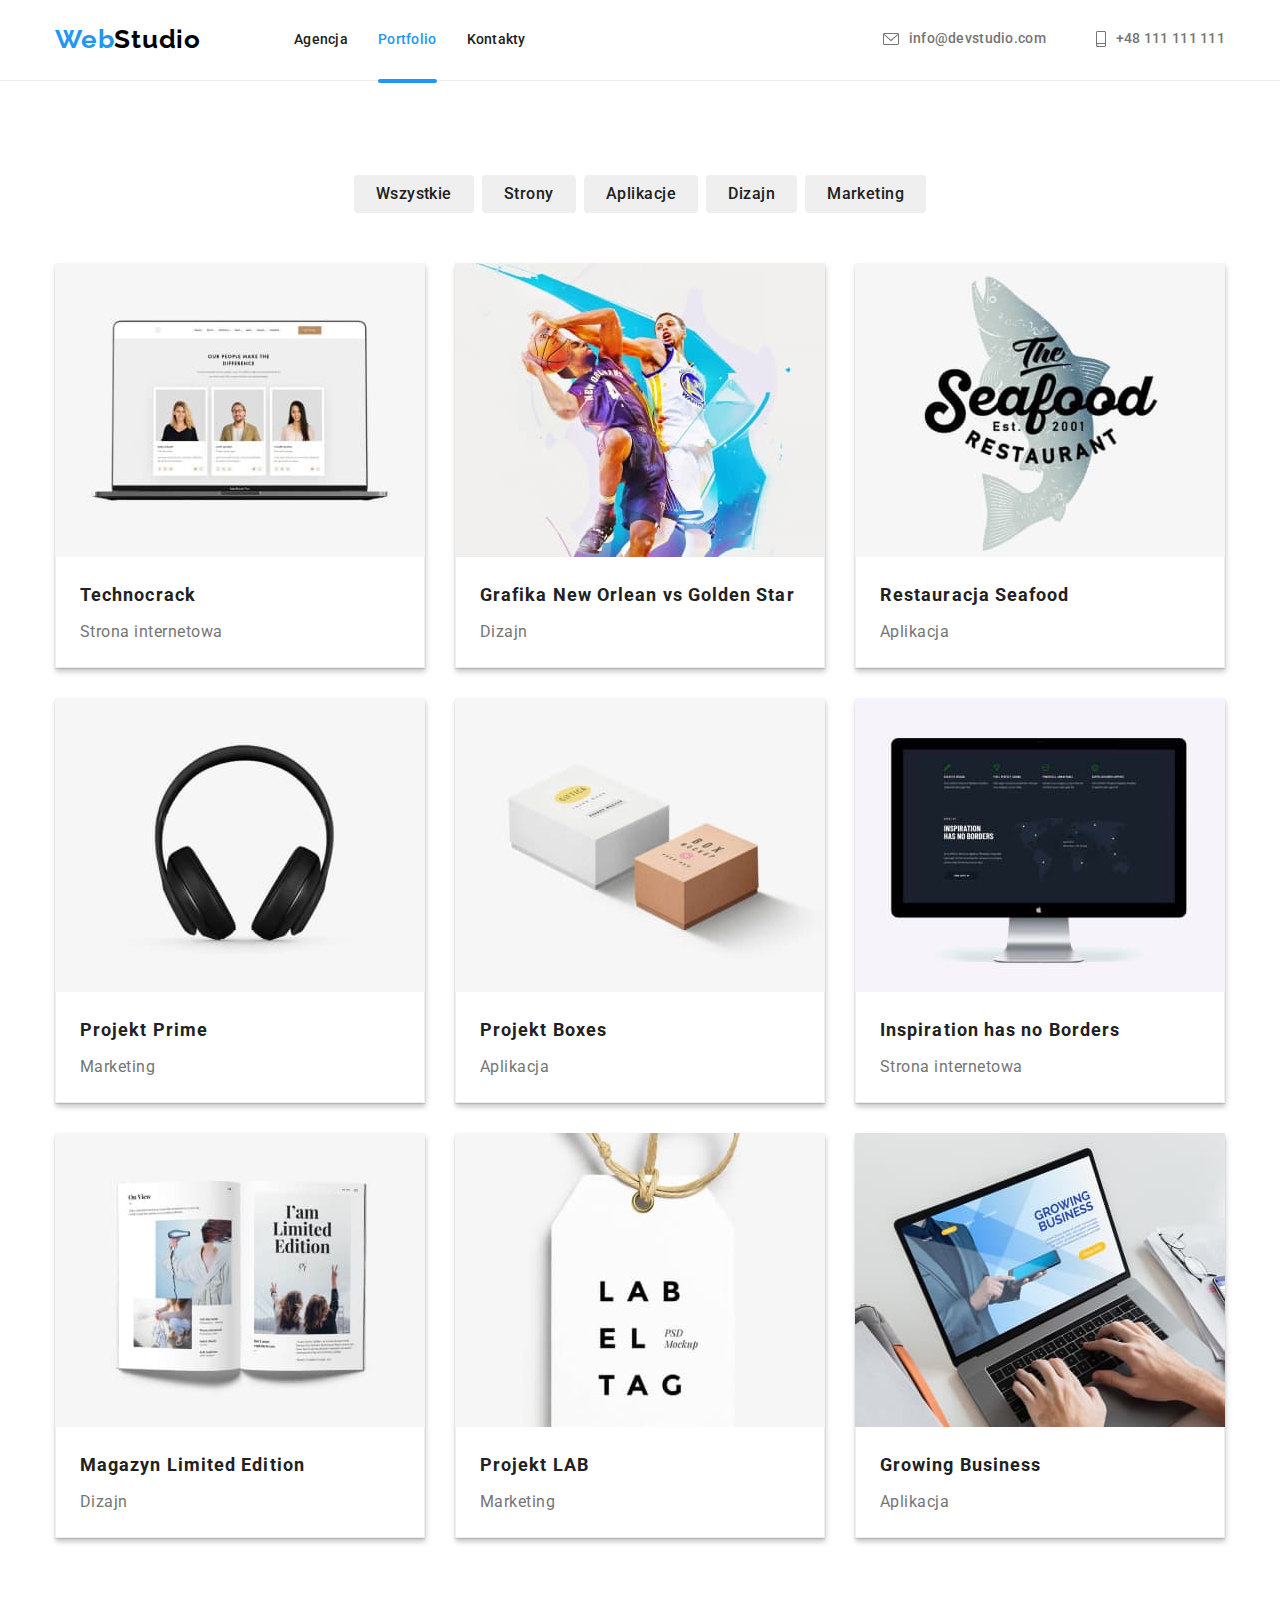
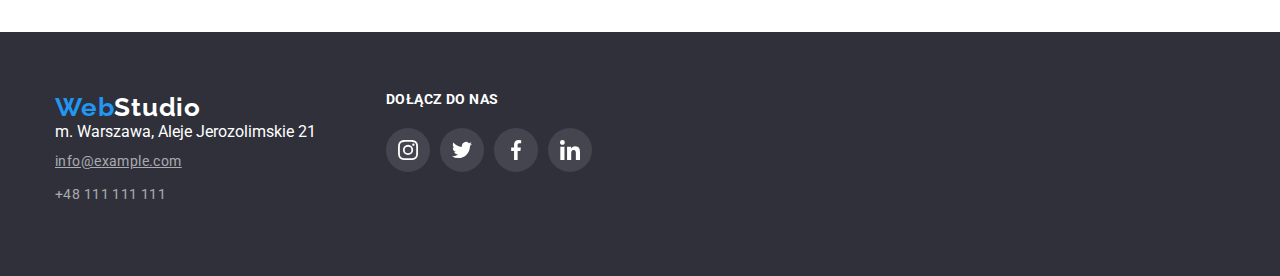
==== portfolio.html @ 8cc09365 "the beginning of homework 6" ====
<!DOCTYPE html>
<html lang="pl">
    <head>
        <meta charset="utf-8" />
        <title>Portfolio</title>
        <link
            rel="stylesheet"
            href="https://cdnjs.cloudflare.com/ajax/libs/modern-normalize/1.0.0/modern-normalize.min.css"
        />
        <link rel="stylesheet" href="./css/styles.css" />
        <link rel="preconnect" href="https://fonts.googleapis.com" />
        <link rel="preconnect" href="https://fonts.gstatic.com" crossorigin />
        <link
            href="https://fonts.googleapis.com/css2?family=Raleway:wght@700&family=Roboto:wght@400;500;700;900&display=swap"
            rel="stylesheet"
        />
    </head>
    <body>
        <header class="page-header">
            <div class="container header">
                <nav>
                    <a href="index.html"
                        >Web<span class="studio-black">Studio</span></a
                    >
                    <ul class="nav-list">
                        <li><a href="#">Agencja</a></li>
                        <li>
                            <a class="nav-link active-link" href="portfolio.html"
                                >Portfolio</a
                            >
                        </li>
                        <li><a href="#">Kontakty</a></li>
                    </ul>
                </nav>
                <aside class="contacts">
                    <div class="mail">
                    <a href="mailto:info@devstudio.com"><svg class="envelope-icon" width="16" height="12">
                        <use href="./images/icons.svg#message"></use>
                    </svg>info@devstudio.com</a>
                    
                    </div>
                    <div class="tel">
                    <a href="tel:48111111111"><svg class="smartphone-icon" width="10" height="16">
                        <use href="./images/icons.svg#phone"></use>
                        </svg>+48 111 111 111</a>
                    </div>
                </aside>
            </div>
        </header>
        <main>
            <div class="container buttons">
                <ul class="button-list">
                    <li><button type="button">Wszystkie</button></li>
                    <li><button type="button">Strony</button></li>
                    <li><button type="button">Aplikacje</button></li>
                    <li><button type="button">Dizajn</button></li>
                    <li><button type="button">Marketing</button></li>
                </ul>
            </div>
            <section class="section-portfolio">
                <div class="container list">
                    <ul class="project-list">
                        <li class="project-list-item">
                            <figure class="figure-item">
                                <div class="slide-box"><img
                                    class="image"
                                    src="images/three-people.jpg"
                                    alt="photos of three people"
                                    width="370"
                                    height="294"
                                /><div class="box-overlay">Technocrack jest popularną platformą wykorzystywaną do rozpowszechniania koronawirusa. Firmy wykorzystują tę platformę do celów szpiegowskich i ataków na niezabezpieczone serwery konkurencji</div>
                            </div>
                                <figcaption class="figcaption-item">
                                    <h3>Technocrack</h3>
                                    <span>Strona internetowa</span>
                                </figcaption>
                            </figure>
                        </li>
                        <li class="project-list-item">
                            <figure>
                                <div class="slide-box">
                                <img class="image"
                                    src="images/basketballers.jpg"
                                    alt="basketball players in action"
                                    width="370"
                                    height="294"
                                /><div class="box-overlay">Technocrack jest popularną platformą wykorzystywaną do rozpowszechniania koronawirusa. Firmy wykorzystują tę platformę do celów szpiegowskich i ataków na niezabezpieczone serwery konkurencji</div>
                            </div>
                                <figcaption class="figcaption-item">
                                    <h3>Grafika New Orlean vs Golden Star</h3>
                                    <span>Dizajn</span>
                                </figcaption>
                            </figure>
                        </li>

                        <li class="project-list-item">
                            <figure>
                                <div class="slide-box">
                                <img class="image"
                                    src="images/seafood-restaurant.jpg"
                                    alt="a logo of the seafood restaurant "
                                    width="370"
                                    height="294"
                                /><div class="box-overlay">Technocrack jest popularną platformą wykorzystywaną do rozpowszechniania koronawirusa. Firmy wykorzystują tę platformę do celów szpiegowskich i ataków na niezabezpieczone serwery konkurencji</div>
                            </div>
                                <figcaption class="figcaption-item" >
                                    <h3>Restauracja Seafood</h3>
                                    <span>Aplikacja</span>
                                </figcaption>
                            </figure>
                        </li>
                        <li class="project-list-item">
                            <figure>
                                <div class="slide-box">
                                <img class="image"
                                    src="images/headphones.jpg"
                                    alt="a photo of the headphones"
                                    width="370"
                                    height="294"
                                /><div class="box-overlay">Technocrack jest popularną platformą wykorzystywaną do rozpowszechniania koronawirusa. Firmy wykorzystują tę platformę do celów szpiegowskich i ataków na niezabezpieczone serwery konkurencji</div>
                            </div>
                                <figcaption class="figcaption-item"">
                                    <h3>Projekt Prime</h3>
                                    <span>Marketing</span>
                                </figcaption>
                            </figure>
                        </li>
                        <li class="project-list-item">
                            <figure>
                                <div class="slide-box">
                                <img class="image"
                                    src="images/boxes.jpg"
                                    alt="a photo of two different boxes"
                                    width="370"
                                    height="294"
                                /><div class="box-overlay">Technocrack jest popularną platformą wykorzystywaną do rozpowszechniania koronawirusa. Firmy wykorzystują tę platformę do celów szpiegowskich i ataków na niezabezpieczone serwery konkurencji</div>
                            </div>
                                <figcaption class="figcaption-item">
                                    <h3>Projekt Boxes</h3>
                                    <span>Aplikacja</span>
                                </figcaption>
                            </figure>
                        </li>
                        <li class="project-list-item">
                            <figure>
                                <div class="slide-box">
                                <img class="image"
                                    src="images/screen.jpg"
                                    alt="a photo of a screen"
                                    width="370"
                                    height="294"
                                /><div class="box-overlay">Technocrack jest popularną platformą wykorzystywaną do rozpowszechniania koronawirusa. Firmy wykorzystują tę platformę do celów szpiegowskich i ataków na niezabezpieczone serwery konkurencji</div>
                            </div>
                                <figcaption class="figcaption-item"">
                                    <h3>Inspiration has no Borders</h3>
                                    <span>Strona internetowa</span>
                                </figcaption>
                            </figure>
                        </li>
                        <li class="project-list-item">
                            <figure>
                                <div class="slide-box">
                                <img class="image"
                                    src="images/book.jpg"
                                    alt="a photo of a book"
                                    width="370"
                                    height="294"
                                /><div class="box-overlay">Technocrack jest popularną platformą wykorzystywaną do rozpowszechniania koronawirusa. Firmy wykorzystują tę platformę do celów szpiegowskich i ataków na niezabezpieczone serwery konkurencji</div>
                            </div>
                                <figcaption class="figcaption-item">
                                    <h3>Magazyn Limited Edition</h3>
                                    <span>Dizajn</span>
                                </figcaption>
                            </figure>
                        </li>
                        <li class="project-list-item">
                            <figure>
                                <div class="slide-box">
                                <img class="image"
                                    src="images/label.jpg"
                                    alt="a photo of a label tag"
                                    width="370"
                                    height="294"
                                /><div class="box-overlay">Technocrack jest popularną platformą wykorzystywaną do rozpowszechniania koronawirusa. Firmy wykorzystują tę platformę do celów szpiegowskich i ataków na niezabezpieczone serwery konkurencji</div>
                            </div>
                                <figcaption class="figcaption-item" >
                                    <h3>Projekt LAB</h3>
                                    <span>Marketing</span>
                                </figcaption>
                            </figure>
                        </li>
                        <li class="project-list-item">
                            <figure>
                                <div class="slide-box">
                                <img class="image"
                                    src="images/notebook.jpg"
                                    alt="a photo of a notebook"
                                    width="370"
                                    height="294"
                                /><div class="box-overlay">Technocrack jest popularną platformą wykorzystywaną do rozpowszechniania koronawirusa. Firmy wykorzystują tę platformę do celów szpiegowskich i ataków na niezabezpieczone serwery konkurencji</div>
                            </div>
                                <figcaption class="figcaption-item" >
                                    <h3>Growing Business</h3>
                                    <span>Aplikacja</span>
                                </figcaption>
                            </figure>
                        </li>
                    </ul>
                </div>
            </section>
        </main>
        <footer class="footer-wrapper">
    
            <div class="container footer">
                <div class="two-elements">
           <div> <a class="logo" href="index.html"
                >Web<span class="studio-white">Studio</span></a
            >
            <address class="company-info">
                <span>m. Warszawa, Aleje Jerozolimskie 21</span>
                <div class="second-contacts">
                    <a href="info@example.com"><span>info@example.com</span></a>
                    <a href="+48111111111">+48 111 111 111</a></div>
                </div>
                <div>
                    <h4 class="join">DOŁĄCZ DO NAS</h4>
                    <div class="join-us">
                       <a class="join-us-svg" href="#"><svg width="20" height="20">
                        <use href="./images/icons.svg#instagram"></use>
                    </svg></a>
                    <a class="join-us-svg" href="#"><svg width="20" height="20">
                        <use href="./images/icons.svg#twitter"></use>
                    </svg></a>
                    <a class="join-us-svg" href="#"><svg width="20" height="20">
                        <use href="./images/icons.svg#facebook"></use>
                    </svg></a>
                    <a class="join-us-svg" href="#"><svg width="20" height="20">
                        <use class="join-us-svg" href="./images/icons.svg#likedin"></use>
                    </svg></a></div>
                    </div>
                </div>
                    </address>
        </div>
        </div>
        </footer>
        </body>
        </html>
---- css/styles.css ----
:root {
    --dodgerblue: #2196f3;
    --black: #000000;
    --white: #ffffff;
    --darkgrey: #212121;
    --lightgrey: #757575;
    --verydarkgrey: #2f303a;
    --clearwhite: #ffffff99;
    --verylightgrey: #afb1b8;
    --greybeinggradient: rgba(47, 48, 58, 0.4);
}
body {
    font-family: 'Roboto', sans-serif;
    color: var(--darkgrey);
}
ul,
p,
h1,
h2,
h3,
h4,
figure {
    margin: 0;
    padding: 0;
}
.container {
    max-width: 1200px;
    margin: 0 auto;
    padding: 0 15px;
}
.backdrop {
    position: fixed;
    top: 0;
    left: 0;
    width: 100%;
    height: 100%;
    background-color: rgba(0, 0, 0, 0.2);
    display: flex;
    align-items: center;
    justify-content: center;
    transition-property: transform;
    transition-duration: 250ms;
    transition-timing-function: cubic-bezier(0.4, 0, 0.2, 1);
}
.close-btn {
    position: absolute;
    top: 8px;
    right: 8px;
    width: 30px;
    height: 30px;
    border-radius: 50%;
    cursor: pointer;
    background: #ffffff;
    border: 1px solid rgba(0, 0, 0, 0.1);
}
.modal {
    position: relative;
    width: 100%;
    max-width: 528px;
    height: 581px;
    background-color: #ffffff;
    box-shadow: 0px 1px 3px rgba(0, 0, 0, 0.12), 0px 1px 1px rgba(0, 0, 0, 0.14),
        0px 2px 1px rgba(0, 0, 0, 0.2);
    border-radius: 4px;
}

.is-hidden {
    pointer-events: none;
    visibility: hidden;
    opacity: 0;
    transform: scale(0);
}
.section-content {
    max-width: 1600px;
    margin: 0 auto;
    background-image: linear-gradient(
            var(--greybeinggradient),
            var(--greybeinggradient)
        ),
        url('../images/office.jpg');
    background-repeat: no-repeat;
    background-position: center;
    background-size: cover;
    background-color: var(--verydarkgrey);
}
.contacts a {
    text-decoration: none;
    font-weight: 500;
    font-size: 14px;
    line-height: 1.14;
    letter-spacing: 0.02em;
    color: var(--lightgrey);
}
.contacts a:hover,
.contacts a:focus {
    color: var(--dodgerblue);
    transition-property: color;
    transition-duration: 250ms;
    transition-timing-function: cubic-bezier(0.4, 0, 0.2, 1);
}
.mail a:hover svg {
    fill: var(--dodgerblue);
    transition-property: fill;
    transition-duration: 250ms;
    transition-timing-function: cubic-bezier(0.4, 0, 0.2, 1);
}
.mail a:focus svg {
    fill: var(--dodgerblue);
    transition-property: fill;
    transition-duration: 250ms;
    transition-timing-function: cubic-bezier(0.4, 0, 0.2, 1);
}
.envelope-icon {
    fill: var(--lightgrey);
}
.envelope-icon:hover,
.envelope-icon:focus {
    fill: var(--dodgerblue);
    transition-property: fill;
    transition-duration: 250ms;
    transition-timing-function: cubic-bezier(0.4, 0, 0.2, 1);
}
.tel a:hover svg {
    fill: var(--dodgerblue);
    transition-property: fill;
    transition-duration: 250ms;
    transition-timing-function: cubic-bezier(0.4, 0, 0.2, 1);
}
.tel a:hover svg {
    fill: var(--dodgerblue);
    transition-property: fill;
    transition-duration: 250ms;
    transition-timing-function: cubic-bezier(0.4, 0, 0.2, 1);
}

.smartphone-icon {
    fill: var(--lightgrey);
}
.smartphone-icon:hover,
.smartphone-icon:focus {
    fill: var(--dodgerblue);
    transition-property: fill;
    transition-duration: 250ms;
    transition-timing-function: cubic-bezier(0.4, 0, 0.2, 1);
}
.mail a {
    display: flex;
    align-items: center;
    gap: 10px;
}
.tel a {
    display: flex;
    align-items: center;
    gap: 10px;
}
.active-link {
    position: relative;
}
.active-link::after {
    content: '';
    width: 100%;
    position: absolute;
    height: 4px;
    background: #2196f3;
    border-radius: 2px;
    bottom: -36px;
    left: 0;
}
.slide-box {
    position: relative;
    overflow: hidden;
}
.box-overlay {
    position: absolute;
    font-family: 'Roboto';
    font-weight: 400;
    font-size: 18px;
    line-height: 1.55;
    letter-spacing: 0.03em;
    color: #ffffff;
    background-color: rgba(33, 150, 243, 0.9);
    transform: translateY(0);
    padding: 49px 45px 24px;
    transition-property: transform;
    transition-duration: 250ms;
    transition-timing-function: cubic-bezier(0.4, 0, 0.2, 1);
}
.slide-box:hover .box-overlay {
    display: block;
    background: rgba(33, 150, 243, 0.9);
    transform: translateY(-100%);
}
.offers {
    position: relative;
}
.offers img {
    vertical-align: bottom;
}
.offers p {
    width: 100%;
    text-align: center;
    position: absolute;
    font-family: 'Roboto';
    font-weight: 700;
    font-size: 14px;
    line-height: 1.14;
    text-align: center;
    letter-spacing: 0.03em;
    text-transform: uppercase;
    color: #ffffff;
    background-color: rgba(47, 48, 58, 0.8);
    padding: 27px;
    bottom: 0;
}
.our-atributes {
    display: flex;
    align-items: center;
    justify-content: center;
    gap: 30px;
    padding-bottom: 30px;
    border-radius: 4px;
    background-color: #f5f4fa;
    padding: 30px 0px;
    margin-bottom: 30px;
}
.logos {
    fill: #afb1b8;
}
.signs {
    padding: 15px 32px;
    border: 1px solid #afb1b8;
    border-radius: 4px;
}

.signs:hover,
.signs:focus {
    border-color: var(--dodgerblue);
    cursor: pointer;
    transition-property: border-color;
    transition-duration: 250ms;
    transition-timing-function: cubic-bezier(0.4, 0, 0.2, 1);
}
.signs:hover svg,
.signs:focus svg {
    fill: var(--dodgerblue);
    transition-property: fill;
    transition-duration: 250ms;
    transition-timing-function: cubic-bezier(0.4, 0, 0.2, 1);
}

.clients {
    background-color: var(--white);
}
.container-clients {
    display: flex;
    gap: 30px;
    align-items: center;
    justify-content: center;
    list-style: none;
}

.social-media {
    display: flex;
    align-items: center;
    justify-content: space-between;
    gap: 10px;
    margin-top: 16px;
    margin-bottom: 18px;
    margin-left: 32px;
    margin-right: 32px;
}
.join {
    font-style: normal;
    font-style: bold;
    font-size: 14px;
    line-height: 1.14;
    letter-spacing: 0.03em;
    color: var(--white);
    padding-bottom: 20px;
}
.join-us {
    gap: 10px;
    display: flex;
}
.join-us-svg {
    background: rgba(255, 255, 255, 0.1);
    width: 44px;
    height: 44px;
    border-radius: 50%;
    display: flex;
    justify-content: center;
    align-items: center;
    fill: var(--white);
}
.join-us-svg:hover,
.join-us-svg:focus {
    background-color: var(--dodgerblue);
    cursor: pointer;
    transition-property: background-color;
    transition-duration: 250ms;
    transition-timing-function: cubic-bezier(0.4, 0, 0.2, 1);
}
.instagram-icon {
    fill: var(--verylightgrey);
    width: 44px;
    height: 44px;
    border-radius: 50%;
    display: flex;
    justify-content: center;
    align-items: center;
}
.instagram-icon:hover,
.instagram-icon:focus {
    background-color: var(--dodgerblue);
    cursor: pointer;
    transition-property: background-color;
    transition-duration: 250ms;
    transition-timing-function: cubic-bezier(0.4, 0, 0.2, 1);
}
.instagram-icon:hover svg {
    fill: var(--white);
    transition-property: fill;
    transition-duration: 250ms;
    transition-timing-function: cubic-bezier(0.4, 0, 0.2, 1);
}

.twitter-icon {
    margin-right: 10px;
    fill: var(--verylightgrey);
    width: 44px;
    height: 44px;
    border-radius: 50%;
    display: flex;
    justify-content: center;
    align-items: center;
}
.twitter-icon:hover,
.twitter-icon:focus {
    background-color: var(--dodgerblue);
    cursor: pointer;
    transition-property: background-color;
    transition-duration: 250ms;
    transition-timing-function: cubic-bezier(0.4, 0, 0.2, 1);
}
.twitter-icon:hover svg {
    fill: var(--white);
    transition-property: fill;
    transition-duration: 250ms;
    transition-timing-function: cubic-bezier(0.4, 0, 0.2, 1);
}
.facebook-icon {
    margin-right: 10px;
    fill: var(--verylightgrey);
    width: 44px;
    height: 44px;
    border-radius: 50%;
    display: flex;
    justify-content: center;
    align-items: center;
}
.facebook-icon:hover,
.facebook-icon:focus {
    background-color: var(--dodgerblue);
    cursor: pointer;
    transition-property: background-color;
    transition-duration: 250ms;
    transition-timing-function: cubic-bezier(0.4, 0, 0.2, 1);
}
.facebook-icon:hover svg {
    fill: var(--white);
    transition-property: fill;
    transition-duration: 250ms;
    transition-timing-function: cubic-bezier(0.4, 0, 0.2, 1);
}
.linkedin-icon {
    margin-right: 10px;
    fill: var(--verylightgrey);
    width: 44px;
    height: 44px;
    border-radius: 50%;
    display: flex;
    justify-content: center;
    align-items: center;
}
.linkedin-icon:hover,
.linkedin-icon:focus {
    background-color: var(--dodgerblue);
    cursor: pointer;
    transition-property: background-color;
    transition-duration: 250ms;
    transition-timing-function: cubic-bezier(0.4, 0, 0.2, 1);
}
.linkedin-icon:hover svg {
    fill: var(--white);
    transition-property: fill;
    transition-duration: 250ms;
    transition-timing-function: cubic-bezier(0.4, 0, 0.2, 1);
}
.instagram {
    margin-right: 10px;
    border-radius: 50%;
    fill: var(--white);
    background-color: var(--verylightgrey);
}
.instagram:hover,
.instagram:focus {
    background-color: var(--dodgerblue);
    transition-property: background-color;
    transition-duration: 250ms;
    transition-timing-function: cubic-bezier(0.4, 0, 0.2, 1);
}
.twitter {
    margin-right: 10px;
    fill: var(--white);
}
.twitter:hover,
.twitter:focus {
    fill: var(--dodgerblue);
    transition-property: fill;
    transition-duration: 250ms;
    transition-timing-function: cubic-bezier(0.4, 0, 0.2, 1);
}
.facebook {
    margin-right: 10px;
    fill: var(--white);
}
.facebook:hover,
.facebook:focus {
    fill: var(--dodgerblue);
    transition-property: fill;
    transition-duration: 250ms;
    transition-timing-function: cubic-bezier(0.4, 0, 0.2, 1);
}

.linkedin {
    margin-right: 10px;
    fill: var(--white);
}
.linkedin:hover,
.linkedin:focus {
    fill: var(--dodgerblue);
    transition-property: fill;
    transition-duration: 250ms;
    transition-timing-function: cubic-bezier(0.4, 0, 0.2, 1);
}

.heading {
    display: flex;
    flex-direction: column;
    align-items: center;
    padding-top: 200px;
    padding-bottom: 200px;
}
.first-heading {
    font-weight: 900;
    font-size: 44px;
    line-height: 1.36;
    letter-spacing: 0.06em;
    text-transform: uppercase;
    color: var(--white);
    text-align: center;
    padding-bottom: 30px;
}
.order {
    display: flex;
    flex-wrap: nowrap;
    align-items: center;
    height: 50px;
    background-color: var(--dodgerblue);
    box-shadow: 0px 4px 4px rgba(0, 0, 0, 0.15);
    border-radius: 4px;
    outline: none;
    border: none;
    cursor: pointer;
    padding: 10px 41px 10px 42px;
}
.text-order {
    font-weight: 700;
    font-size: 16px;
    line-height: 1.88;
    text-align: center;
    letter-spacing: 0.06em;
    color: var(--white);
}

.section {
    padding: 94px 0;
}
.page-header {
    border-bottom-width: 1px;
    border-bottom-style: solid;
    border-bottom-color: #ececec;
}
.page-header > .container {
    display: flex;
    align-items: center;
    justify-content: space-between;
    padding-top: 24px;
    padding-bottom: 25px;
}
.page-header > .container > nav {
    display: flex;
    gap: 93px;
    align-items: center;
}
.page-header > .container > aside {
    display: flex;
    gap: 50px;
}
.page-header > .container > nav > .nav-list {
    display: flex;
    gap: 30px;
}
.page-header > .container > nav > a {
    font-family: 'Raleway';
    font-weight: 700;
    font-size: 26px;
    line-height: 1.19;
    /* identical to box height */
    letter-spacing: 0.03em;
    color: var(--dodgerblue);
    text-decoration: none;
}
.lorem-list {
    display: flex;
    list-style: none;
    justify-content: center;
    gap: 30px;
}
.list {
    padding-bottom: 0px;
}

.lorem-list h3 {
    font-weight: 700;
    font-size: 14px;
    line-height: 1.14;
    letter-spacing: 0.03em;
    text-transform: uppercase;
    color: var(--darkgrey);
    padding-bottom: 10px;
}

.lorem-list p {
    font-size: 14px;
    line-height: 1.71;
    letter-spacing: 0.03em;
    color: var(--lightgrey);
    gap: 30px;
    justify-content: flex-start;
}

.studio-black {
    color: var(--black);
}
.studio-white {
    color: var(--white);
}

.nav-list {
    list-style: none;
}
.nav-list a {
    color: var(--darkgrey);
    text-decoration: none;
    font-weight: 500;
    font-size: 14px;
    line-height: 1.14;
    letter-spacing: 0.02em;
}
.nav-list .nav-link {
    text-decoration: none;
    font-weight: 500;
    font-size: 14px;
    line-height: 1.14;
    letter-spacing: 0.02em;
    color: var(--dodgerblue);
}

.nav-list a:hover,
.nav-list a:focus {
    color: var(--dodgerblue);
    transition-property: color;
    transition-duration: 250ms;
    transition-timing-function: cubic-bezier(0.4, 0, 0.2, 1);
}

.nav-link {
    color: var(--dodgerblue);
}
.button-list {
    display: flex;
    justify-content: center;
    gap: 8px;
    padding-top: 94px;
    list-style: none;
}

.button-list button {
    font-weight: 500;
    font-size: 16px;
    line-height: 1.62;
    letter-spacing: 0.03em;
    color: var(--darkgrey);
    outline: none;
    border: none;
    border-radius: 4px;
    cursor: pointer;
    padding: 6px 22px;
}
.button-list button:hover,
.button-list button:focus {
    box-shadow: 0px 3px 1px rgba(0, 0, 0, 0.1), 0px 1px 2px rgba(0, 0, 0, 0.08),
        0px 2px 2px rgba(0, 0, 0, 0.12);
    transition-property: box-shadow;
    transition-duration: 250ms;
    transition-timing-function: cubic-bezier(0.4, 0, 0.2, 1);
}

.button-list button:hover,
.button-list button:focus {
    color: var(--white);
    background-color: var(--dodgerblue);
    transition-property: background-color;
    transition-duration: 250ms;
    transition-timing-function: cubic-bezier(0.4, 0, 0.2, 1);
}
.section-list {
    padding-top: 94px;
    padding-bottom: 0px;
}
.section-portfolio {
    padding-top: 50px;
    padding-bottom: 94px;
}
.second-heading {
    font-weight: 700;
    font-size: 36px;
    line-height: 1.16;
    letter-spacing: 0.03em;
    text-align: center;
    padding-top: 94px;
    padding-bottom: 50px;
}
.second-heading-one {
    font-weight: 700;
    font-size: 36px;
    line-height: 1.16;
    letter-spacing: 0.03em;
    text-align: center;
    padding-bottom: 50px;
}

.third-heading {
    font-weight: 700;
    font-size: 36px;
    line-height: 1.16;
    letter-spacing: 0.03em;
    text-align: center;
    padding-top: 0px;
    padding-bottom: 50px;
}
.images {
    display: flex;
    flex-direction: row;
    justify-content: center;
    list-style: none;
    gap: 30px;
}
.section-cards {
    background-color: #f5f4fa;
}
.cards {
    display: flex;
    flex-direction: row;
    justify-content: center;
    list-style: none;
    gap: 30px;
    padding-bottom: 94px;
}
.cards li {
    background: #ffffff;
    /* material shadow v1 */
    box-shadow: 0px 1px 3px rgba(0, 0, 0, 0.12), 0px 1px 1px rgba(0, 0, 0, 0.14),
        0px 2px 1px rgba(0, 0, 0, 0.2);
    border-radius: 0px 0px 4px 4px;
}
.logo {
    font-family: 'Raleway';
    font-weight: 700;
    font-size: 26px;
    line-height: 1.19;
    letter-spacing: 0.03em;
    color: var(--dodgerblue);
    text-decoration: none;
}

.footer {
    display: flex;
    flex-direction: column;
    justify-content: flex-start;
    padding-top: 60px;
    padding-bottom: 60px;
}

.footer-wrapper {
    font-style: normal;
    background-color: var(--verydarkgrey);
}
.footer-wrapper .company-info {
    background-color: var(--verydarkgrey);
    color: var(--white);
}
.company-info span {
    font-style: normal;
    padding-top: 20px;
    padding-bottom: 9px;
}
.two-elements {
    display: flex;
    justify-content: flex-start;
    gap: 70px;
}

.address {
    font-size: 14px;
    line-height: 1.71;
    letter-spacing: 0.03em;
    color: var(--white);
}
.second-contacts {
    display: flex;
    flex-direction: column;
    justify-content: flex-start;
    font-style: normal;
    padding-top: 9px;
}
.second-contacts a {
    text-decoration: none;
    font-size: 14px;
    line-height: 1.71;
    letter-spacing: 0.03em;
    color: var(--clearwhite);
    padding-bottom: 9px;
}

.second-contacts span {
    font-size: 14px;
    letter-spacing: 0.03em;
    text-decoration-line: underline;
    line-height: 1.71;
    letter-spacing: 0.03em;
    color: var(--clearwhite);
}
.second-contacts a:hover,
.second-contacts a:focus {
    color: var(--dodgerblue);
    transition-property: color;
    transition-duration: 250ms;
    transition-timing-function: cubic-bezier(0.4, 0, 0.2, 1);
}
.section {
    padding: 94px 0;
}
.project-list {
    list-style: none;
    display: flex;
    flex-wrap: wrap;
    flex-basis: calc((100%-60px) / 3);
    gap: 30px;
}
.project-list-item {
    display: flex;
    align-items: flex-start;
    box-shadow: 0px 1px 1px rgba(0, 0, 0, 0.12), 0px 4px 4px rgba(0, 0, 0, 0.06),
        1px 4px 6px rgba(0, 0, 0, 0.16);
    cursor: pointer;
}
.figcaption-item {
    display: flex;
    flex-direction: column;
    background: #ffffff;
    border-right: 1px solid #eeeeee;
    border-bottom: 1px solid #eeeeee;
    border-left: 1px solid #eeeeee;
    padding: 20px 24px;
}
.project-list h3 {
    font-weight: 700;
    font-size: 18px;
    line-height: 2;
    letter-spacing: 0.06em;
    text-align: left;
    color: var(--darkgrey);
    padding-bottom: 4px;
}

.project-list span {
    font-size: 16px;
    line-height: 1.87;
    letter-spacing: 0.03em;
    text-align: left;
    color: var(--lightgrey);
}

.job-list {
    display: flex;
    flex-direction: column;
    list-style: none;
    background-color: var(--white);
}

.image > .job-list {
    flex-grow: 1;
}

.image {
    display: block;
}

.job-list h3 {
    font-weight: 500;
    font-size: 16px;
    line-height: 1.18;
    letter-spacing: 0.03em;
    color: var(--darkgrey);
    text-align: center;
    padding-top: 15px;
    padding-bottom: 5px;
}

.job-list span {
    font-size: 16px;
    line-height: 1.18;
    letter-spacing: 0.03em;
    color: var(--lightgrey);
    text-align: center;
    padding-top: 5px;
    padding-bottom: 30px;
}
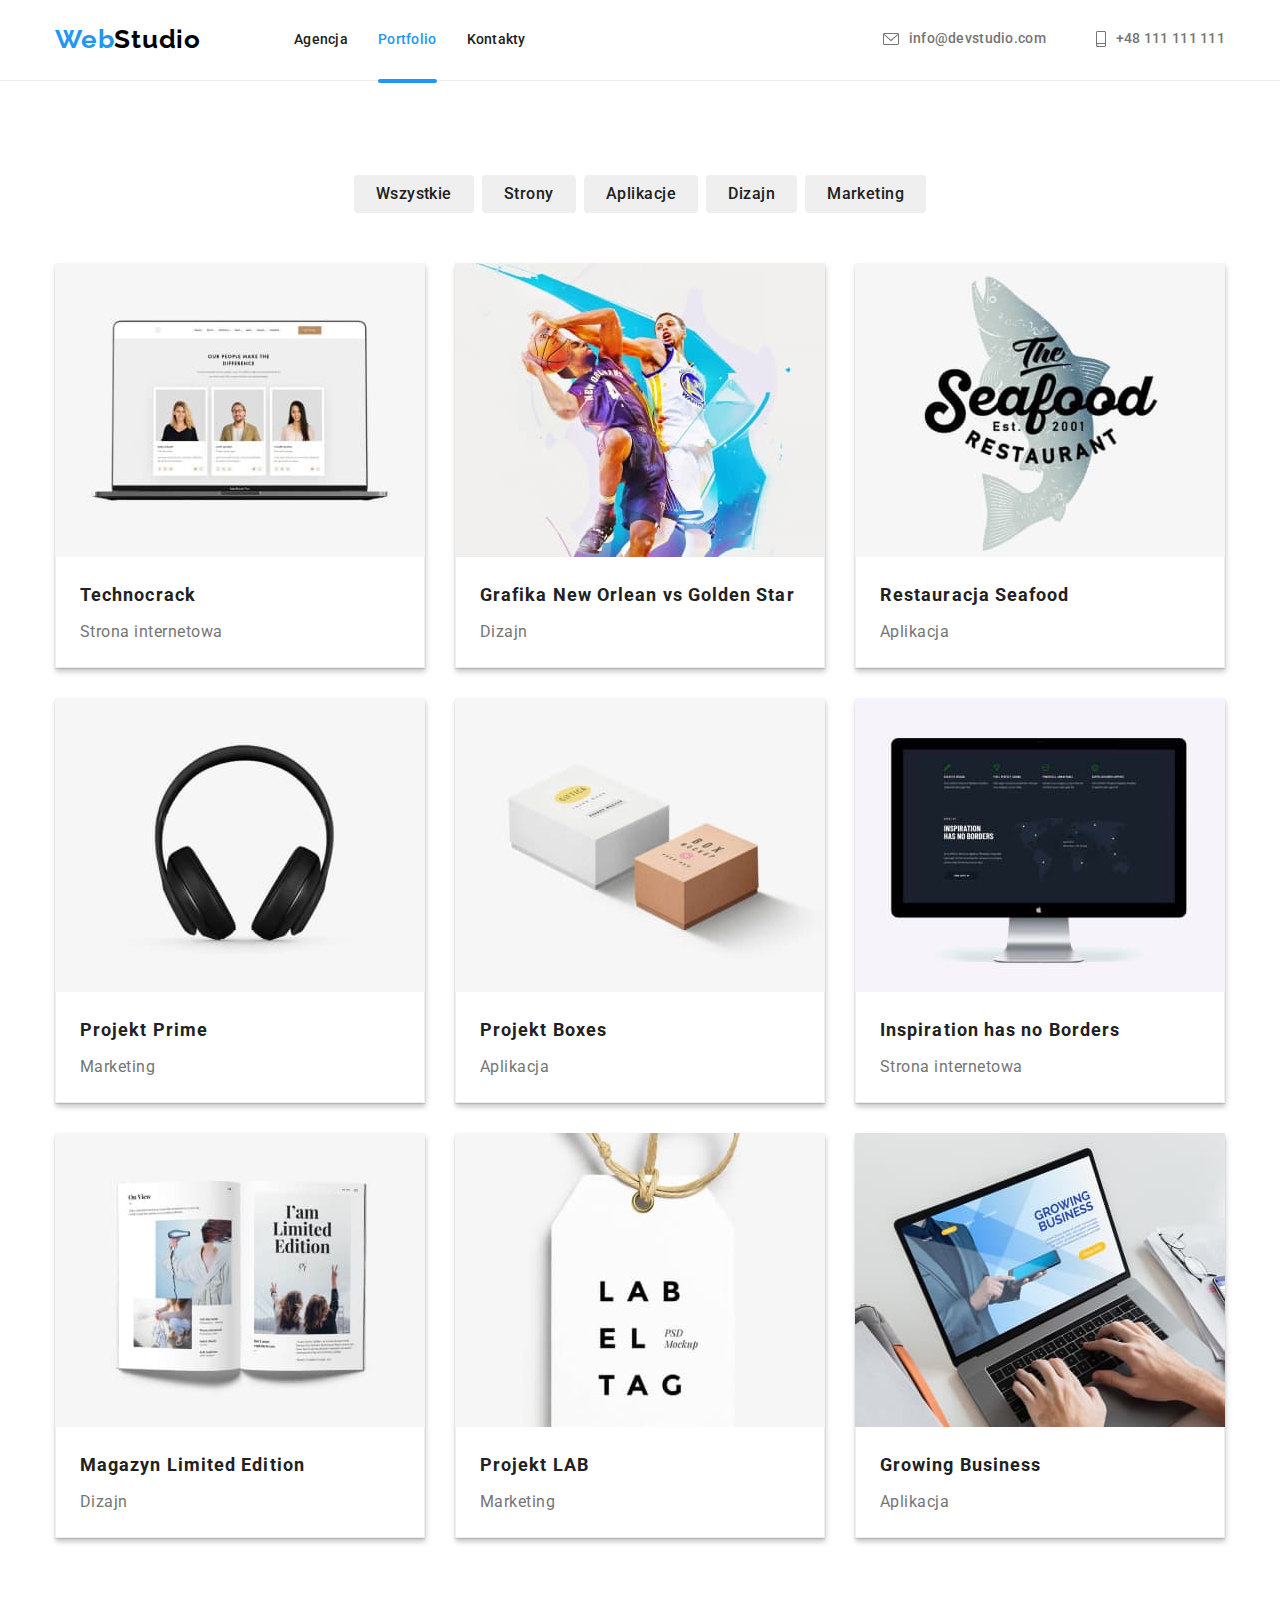
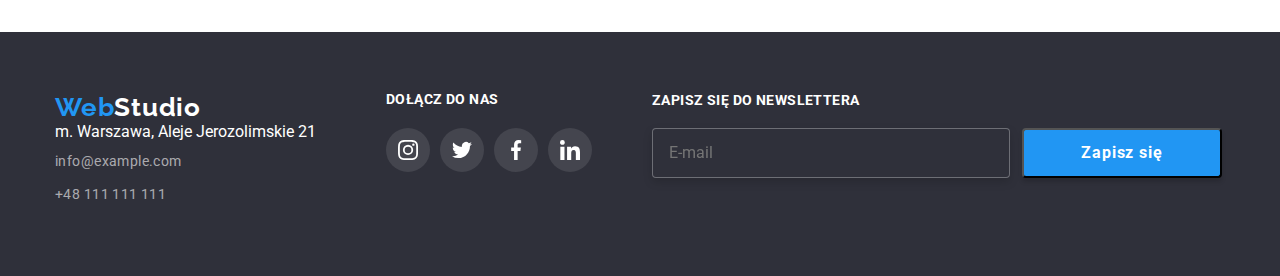
==== commit 0a8a4644: "the newest changes" ====
--- a/portfolio.html
+++ b/portfolio.html
@@ -212,15 +212,17 @@
         <footer class="footer-wrapper">
     
             <div class="container footer">
-                <div class="two-elements">
-           <div> <a class="logo" href="index.html"
+                <div class="four-elements">
+                    
+           <div class="two-elements"><div> <a class="logo" href="index.html"
                 >Web<span class="studio-white">Studio</span></a
             >
             <address class="company-info">
                 <span>m. Warszawa, Aleje Jerozolimskie 21</span>
                 <div class="second-contacts">
-                    <a href="info@example.com"><span>info@example.com</span></a>
+                    <a href="info@example.com">info@example.com</a>
                     <a href="+48111111111">+48 111 111 111</a></div>
+                </address>
                 </div>
                 <div>
                     <h4 class="join">DOŁĄCZ DO NAS</h4>
@@ -237,9 +239,19 @@
                     <a class="join-us-svg" href="#"><svg width="20" height="20">
                         <use class="join-us-svg" href="./images/icons.svg#likedin"></use>
                     </svg></a></div>
-                    </div>
+                    
+                    </div></div>
+                    <form class="newsletter-form">
+                        <label class="label-newsletter">
+                          ZAPISZ SIĘ DO NEWSLETTERA
+                          <input class="email" type="email" name="email" placeholder="E-mail">
+                        </label>
+                        <button class="subscribe" type="submit">Zapisz się<svg width="24" height="24">
+                            <use href="./images/icons.svg#icon-icon-send"></use>
+                        </svg></button>
+                    </form>
                 </div>
-                    </address>
+                    
         </div>
         </div>
         </footer>
--- a/css/styles.css
+++ b/css/styles.css
@@ -300,6 +300,170 @@
     transition-duration: 250ms;
     transition-timing-function: cubic-bezier(0.4, 0, 0.2, 1);
 }
+.label-newsletter {
+    display: flex;
+    flex-direction: column;
+    font-weight: 700;
+    font-size: 14px;
+    line-height: 1.142;
+    letter-spacing: 0.03em;
+    text-transform: uppercase;
+    color: #ffffff;
+    gap: 20px;
+}
+.label-personal-data {
+    font-weight: 400;
+    font-size: 12px;
+    line-height: 1.16;
+    letter-spacing: 0.01em;
+    color: #757575;
+    display: flex;
+    flex-direction: column;
+    width: 448px;
+    position: relative;
+    margin-left: 40px;
+    padding-top: 10px;
+}
+.svg-personal-data {
+    position: absolute;
+    bottom: 11px;
+    left: 12px;
+    fill: #212121;
+}
+.input-personal-data:focus + .svg-personal-data {
+    fill: #2196f3;
+}
+.command {
+    font-weight: 700;
+    font-size: 20px;
+    line-height: 1.15;
+    text-align: center;
+    letter-spacing: 0.03em;
+    color: #212121;
+}
+.textarea-command {
+    border: 1px solid rgba(33, 33, 33, 0.2);
+    border-radius: 4px;
+    outline: none;
+    resize: none;
+    width: 100%;
+    height: 120px;
+    font-weight: 400;
+    font-size: 12px;
+    line-height: 1.16;
+    letter-spacing: 0.01em;
+    padding: 12px 16px 12px 16px;
+}
+.textarea-command:focus {
+    border: 1px solid #2196f3;
+}
+.input-personal-data {
+    box-sizing: border-box;
+    border: 1px solid rgba(33, 33, 33, 0.2);
+    border-radius: 4px;
+    width: 100%;
+    height: 40px;
+    margin-right: 40px;
+    gap: 28px;
+    padding-top: 4px;
+    padding-left: 42px;
+    outline: none;
+}
+.input-personal-data:focus {
+    border: 1px solid #2196f3;
+}
+
+.statement {
+    font-weight: 400;
+    font-size: 14px;
+    text-align: center;
+    line-height: 1.71;
+    letter-spacing: 0.03em;
+    color: #757575;
+    appearance: none;
+    border: 2px solid black;
+    width: 16px;
+    height: 15px;
+    margin-top: 20px;
+    outline: none;
+}
+.send {
+    position: relative;
+    margin-top: 20px;
+    margin-left: 54px;
+}
+.box {
+    position: absolute;
+    top: 3px;
+    left: 3px;
+}
+.statement:checked {
+    background-color: #2196f3;
+}
+.email {
+    width: 358px;
+    height: 50px;
+    font-family: 'Roboto';
+    font-style: normal;
+    font-weight: 400;
+    font-size: 16px;
+    line-height: 1.25;
+    background: #2f303a;
+    border: 1px solid rgba(255, 255, 255, 0.3);
+    filter: drop-shadow(0px 4px 4px rgba(0, 0, 0, 0.15));
+    border-radius: 4px;
+    padding: 15px 295px 15px 16px;
+}
+.newsletter-form {
+    display: flex;
+    flex-direction: row;
+    justify-content: center;
+    align-items: flex-end;
+    gap: 12px;
+}
+.button-send {
+    font-weight: 700;
+    font-size: 16px;
+    line-height: 30px;
+    display: flex;
+    flex-direction: column;
+    justify-content: center;
+    align-items: center;
+    text-align: justify;
+    letter-spacing: 0.06em;
+    color: #ffffff;
+    background: #2196f3;
+    box-shadow: 0px 4px 4px rgba(0, 0, 0, 0.15);
+    border-radius: 4px;
+    width: 200px;
+    height: 50px;
+    padding-top: 10px;
+    padding-bottom: 10px;
+    margin-top: 30px;
+    margin-left: 164px;
+    margin-right: 164px;
+    outline: none;
+    cursor: pointer;
+}
+.subscribe {
+    font-weight: 700;
+    font-size: 16px;
+    line-height: 30px;
+    display: flex;
+    flex-direction: column;
+    justify-content: center;
+    align-items: center;
+    text-align: justify;
+    letter-spacing: 0.06em;
+    color: #ffffff;
+    background: #2196f3;
+    box-shadow: 0px 4px 4px rgba(0, 0, 0, 0.15);
+    border-radius: 4px;
+    width: 200px;
+    height: 50px;
+    padding-top: 10px;
+    padding-bottom: 10px;
+}
 .instagram-icon {
     fill: var(--verylightgrey);
     width: 44px;
@@ -718,8 +882,15 @@
 }
 .two-elements {
     display: flex;
+    justify-content: center;
+    align-items: flex-start;
+    gap: 70px;
+}
+.four-elements {
+    display: flex;
     justify-content: flex-start;
-    gap: 70px;
+    align-items: flex-start;
+    gap: 60px;
 }
 
 .address {
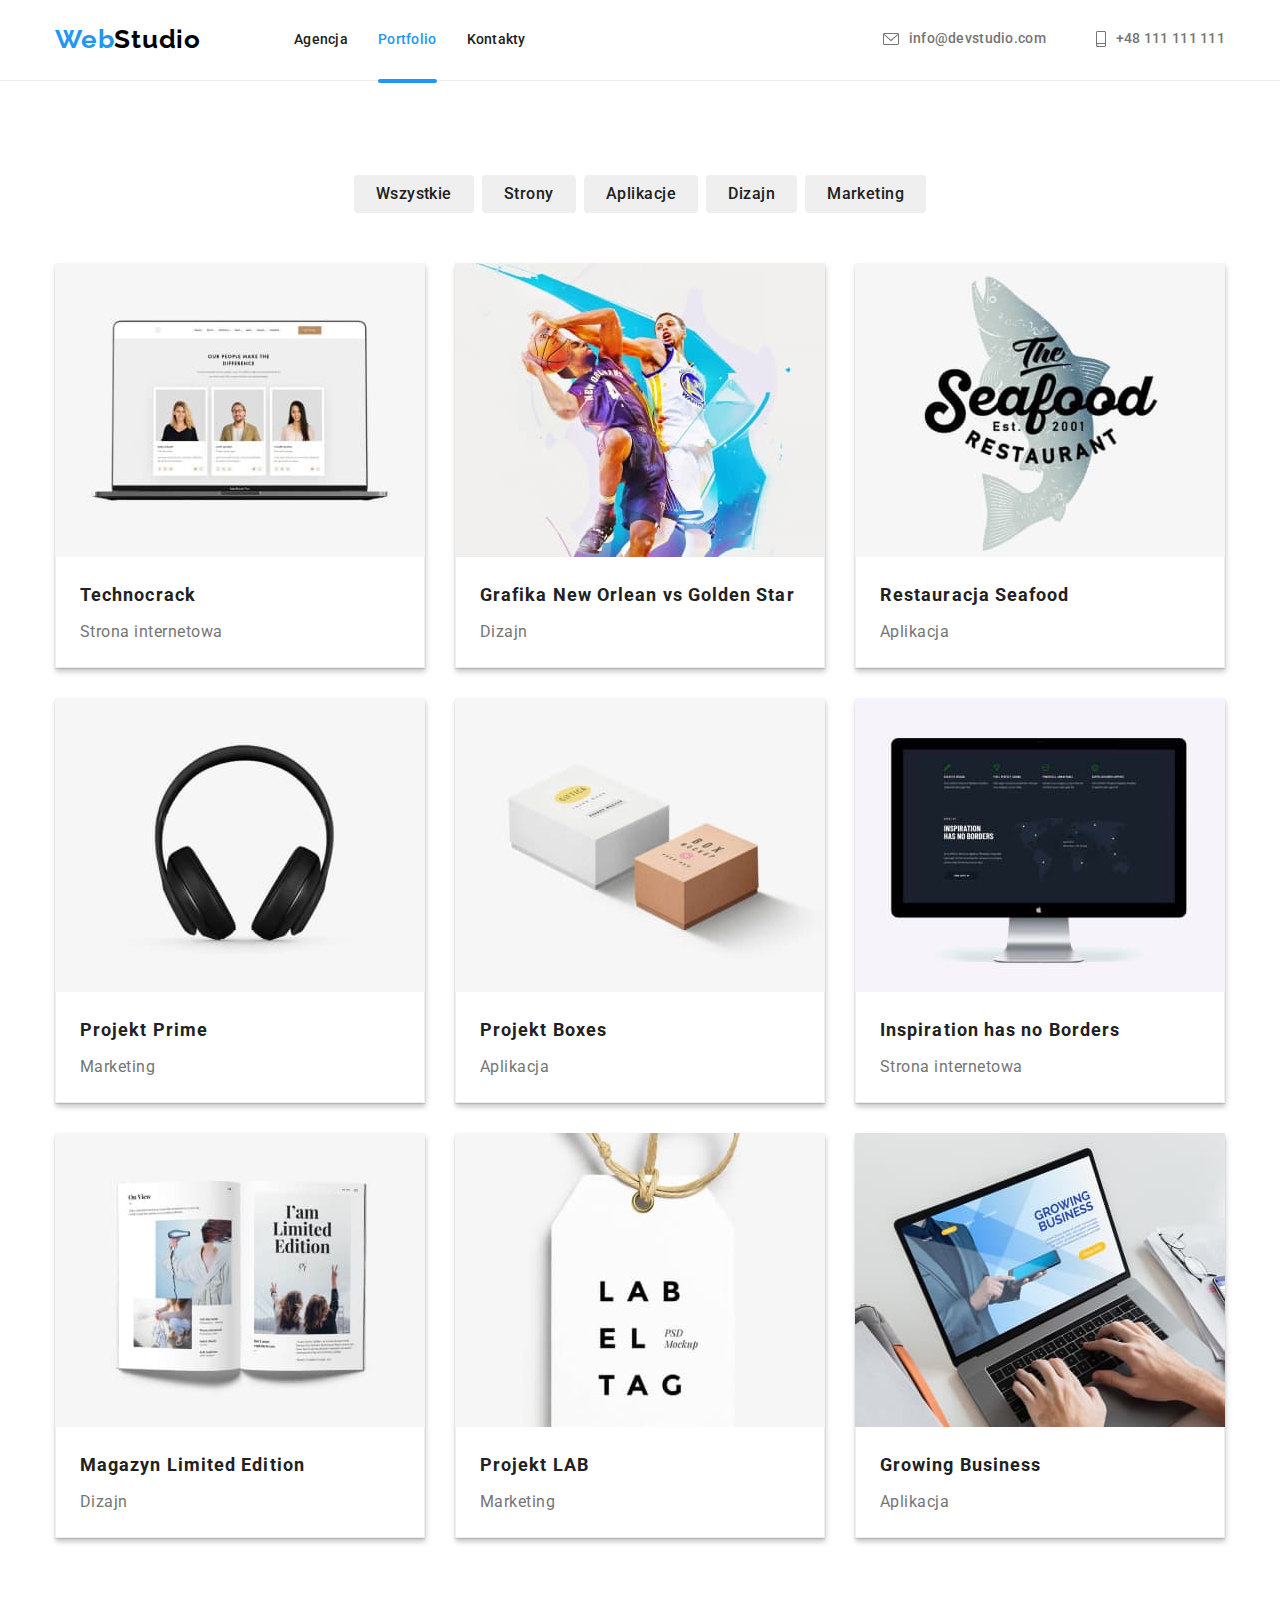
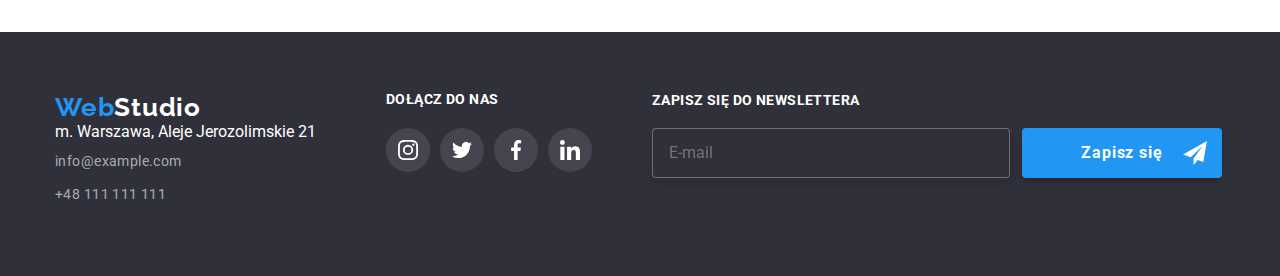
==== commit 05cfad64: "changes now" ====
--- a/portfolio.html
+++ b/portfolio.html
@@ -246,7 +246,7 @@
                           ZAPISZ SIĘ DO NEWSLETTERA
                           <input class="email" type="email" name="email" placeholder="E-mail">
                         </label>
-                        <button class="subscribe" type="submit">Zapisz się<svg width="24" height="24">
+                        <button class="subscribe" type="submit">Zapisz się<svg class="arrow" width="24" height="24">
                             <use href="./images/icons.svg#icon-icon-send"></use>
                         </svg></button>
                     </form>
--- a/css/styles.css
+++ b/css/styles.css
@@ -332,6 +332,9 @@
 }
 .input-personal-data:focus + .svg-personal-data {
     fill: #2196f3;
+    transition-property: fill;
+    transition-duration: 250ms;
+    transition-timing-function: cubic-bezier(0.4, 0, 0.2, 1);
 }
 .command {
     font-weight: 700;
@@ -356,6 +359,9 @@
 }
 .textarea-command:focus {
     border: 1px solid #2196f3;
+    transition-property: border;
+    transition-duration: 250ms;
+    transition-timing-function: cubic-bezier(0.4, 0, 0.2, 1);
 }
 .input-personal-data {
     box-sizing: border-box;
@@ -371,6 +377,9 @@
 }
 .input-personal-data:focus {
     border: 1px solid #2196f3;
+    transition-property: border;
+    transition-duration: 250ms;
+    transition-timing-function: cubic-bezier(0.4, 0, 0.2, 1);
 }
 
 .statement {
@@ -387,6 +396,10 @@
     margin-top: 20px;
     outline: none;
 }
+.statement:checked {
+    background-color: #2196f3;
+    border-color: #2196f3;
+}
 .send {
     position: relative;
     margin-top: 20px;
@@ -396,9 +409,6 @@
     position: absolute;
     top: 3px;
     left: 3px;
-}
-.statement:checked {
-    background-color: #2196f3;
 }
 .email {
     width: 358px;
@@ -433,6 +443,7 @@
     letter-spacing: 0.06em;
     color: #ffffff;
     background: #2196f3;
+    border: 2px solid #2196f3;
     box-shadow: 0px 4px 4px rgba(0, 0, 0, 0.15);
     border-radius: 4px;
     width: 200px;
@@ -457,12 +468,18 @@
     letter-spacing: 0.06em;
     color: #ffffff;
     background: #2196f3;
+    border: 2px solid #2196f3;
     box-shadow: 0px 4px 4px rgba(0, 0, 0, 0.15);
     border-radius: 4px;
     width: 200px;
     height: 50px;
     padding-top: 10px;
     padding-bottom: 10px;
+    position: relative;
+}
+.arrow {
+    position: absolute;
+    right: 13px;
 }
 .instagram-icon {
     fill: var(--verylightgrey);
